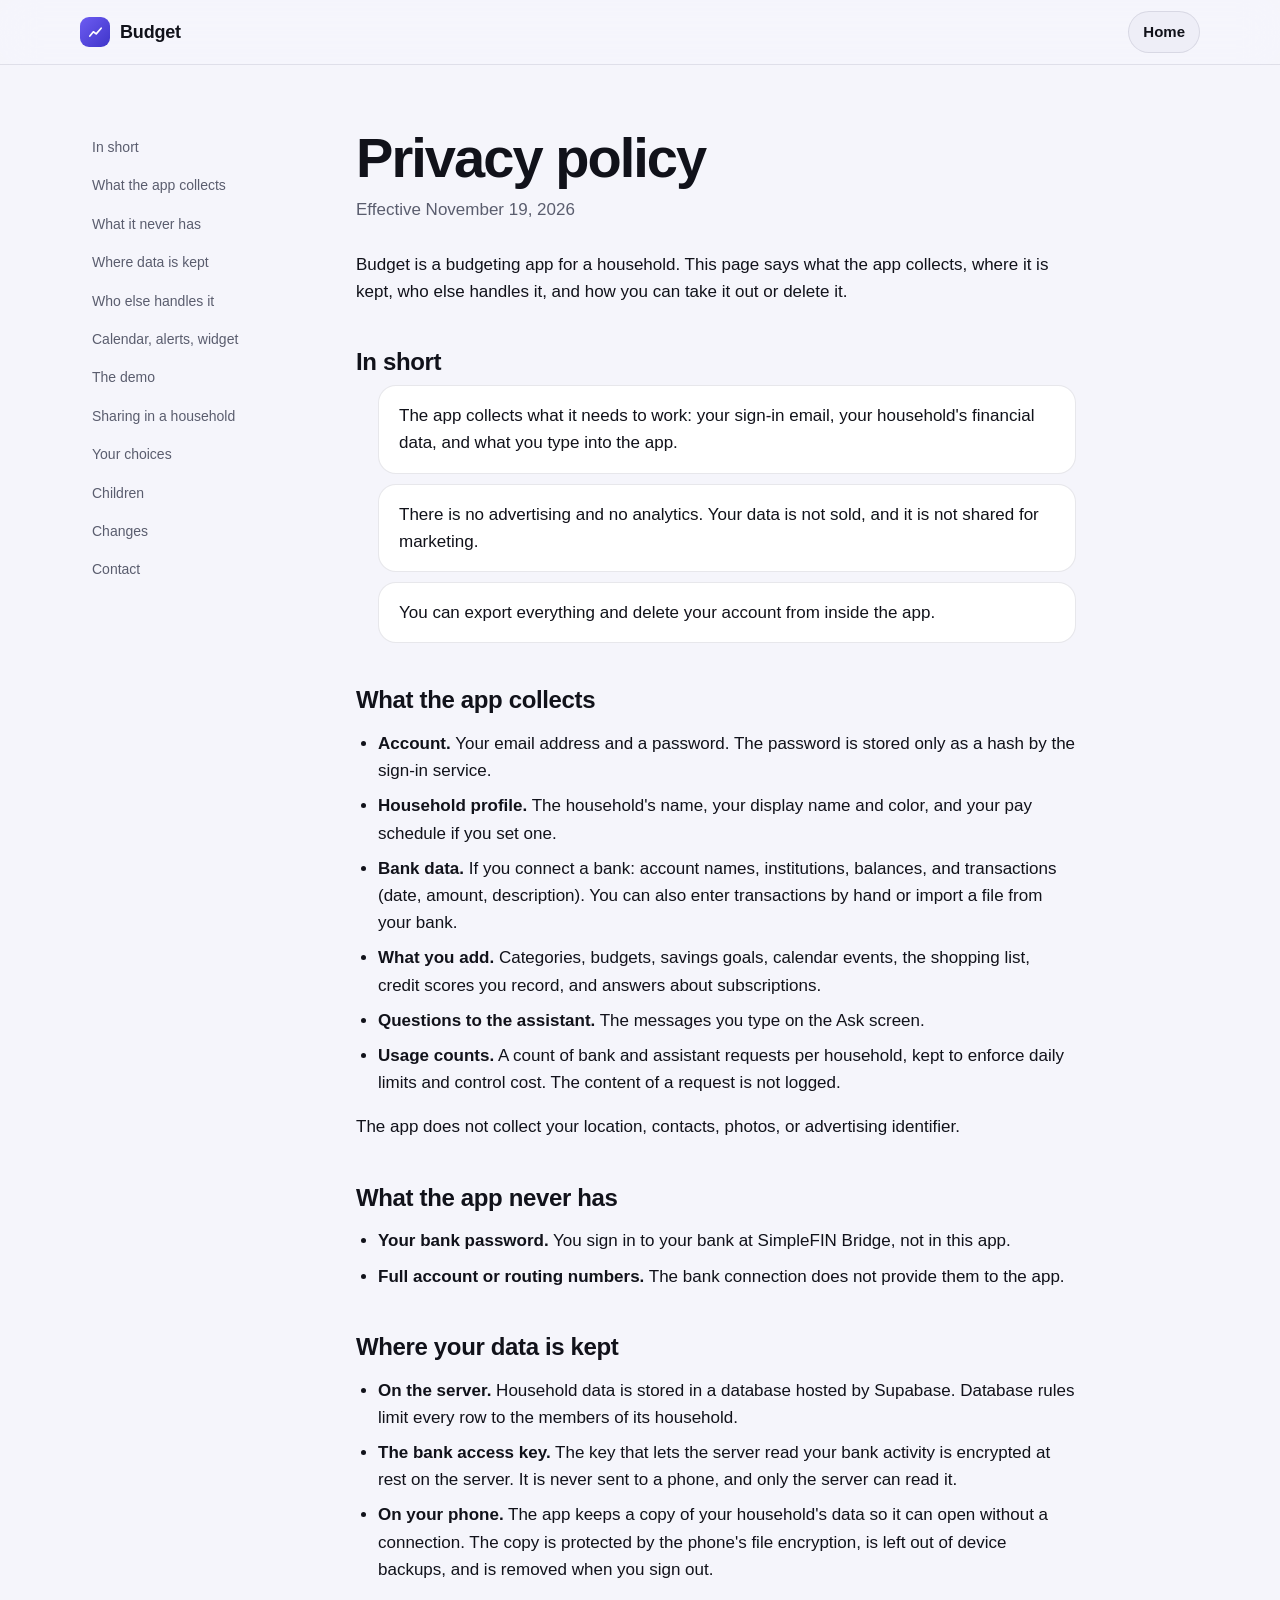
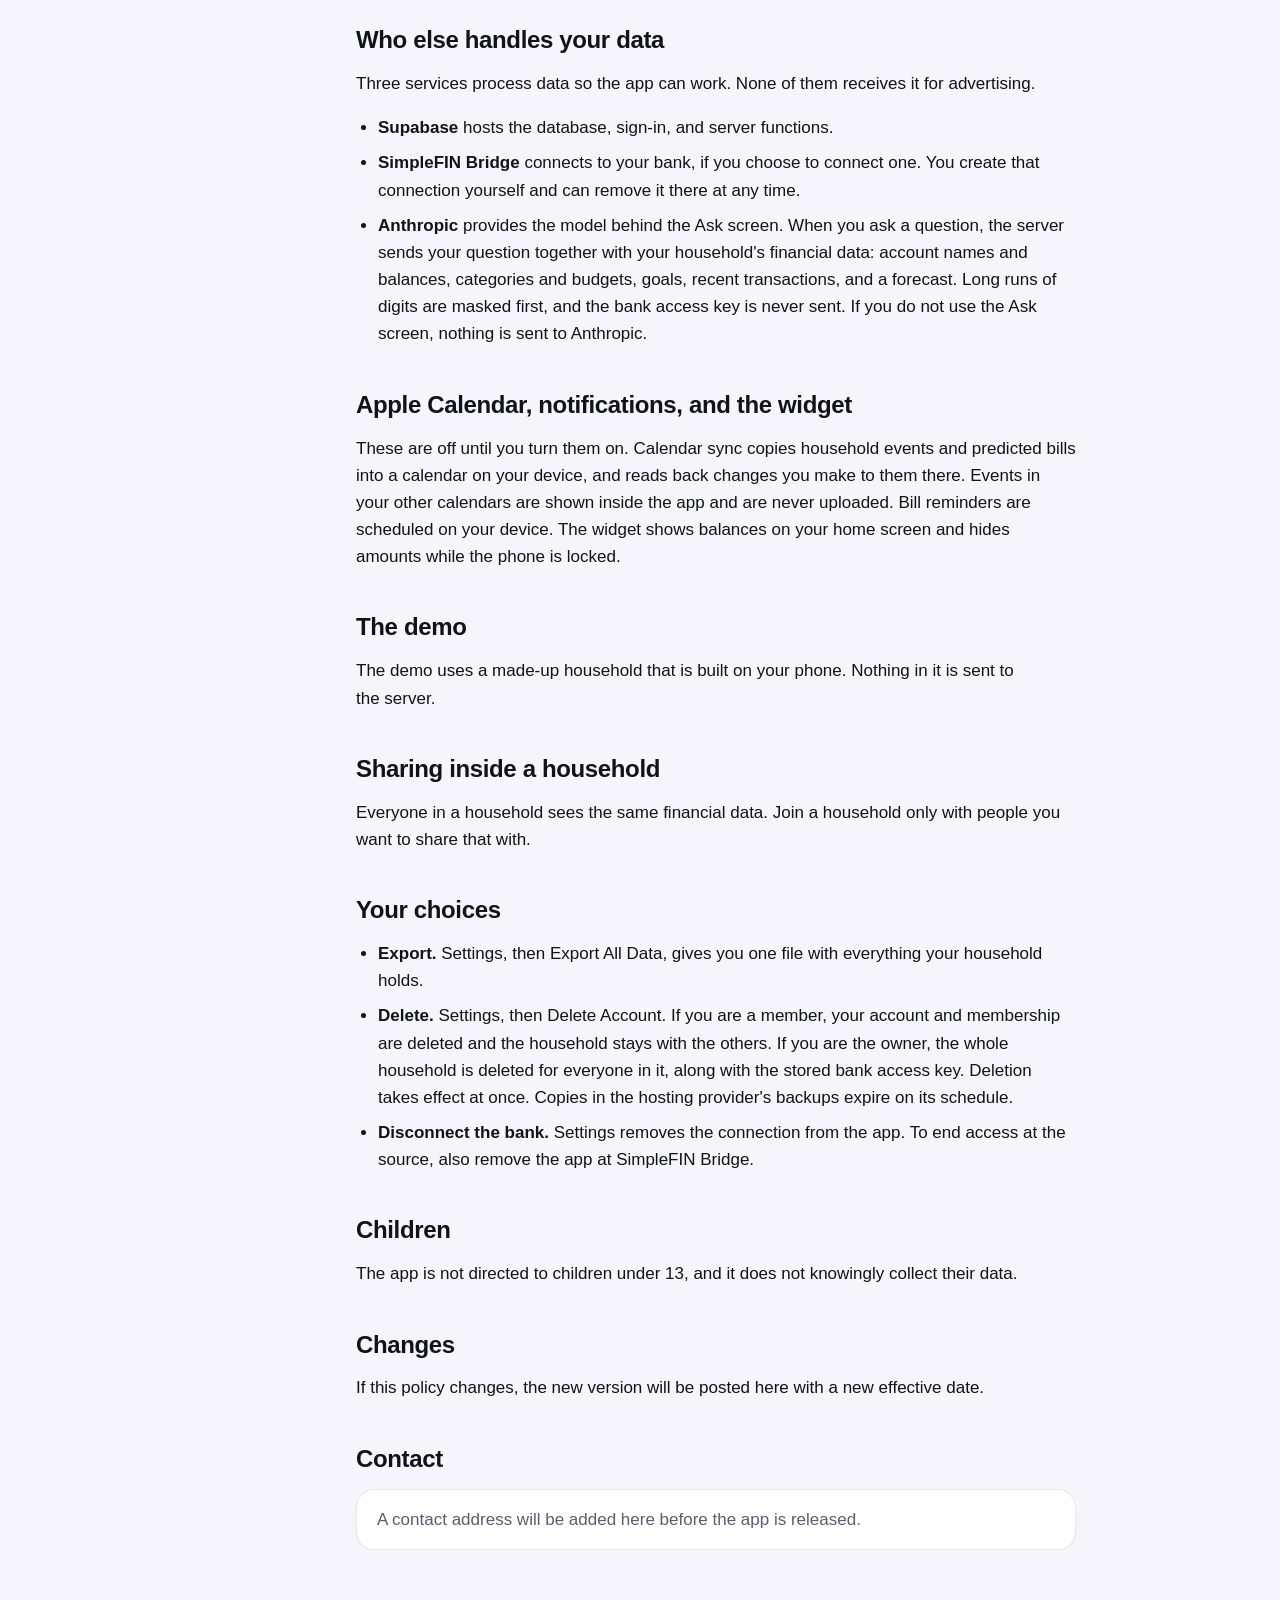
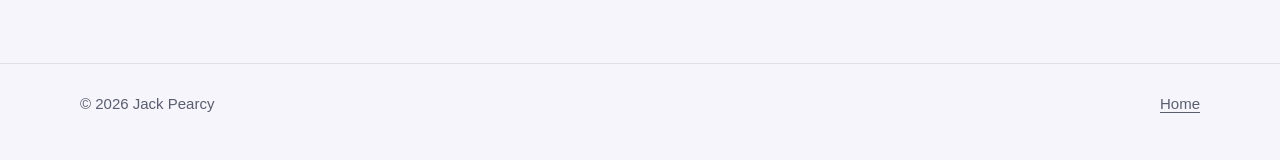
==== privacy.html @ af47c821 "feat: add the landing page and privacy policy" ====
<!doctype html>
<html lang="en">
<head>
<meta charset="utf-8">
<meta name="viewport" content="width=device-width, initial-scale=1, viewport-fit=cover">
<meta name="theme-color" content="#f5f5fb" media="(prefers-color-scheme: light)">
<meta name="theme-color" content="#090a0f" media="(prefers-color-scheme: dark)">
<title>Privacy policy: Budget</title>
<meta name="description" content="What the Budget app collects, where it is kept, who else handles it, and how to export or delete it.">
<link rel="stylesheet" href="style.css">
</head>
<body>
<header class="nav">
  <div class="wrap">
    <a class="brand" href="index.html">
      <span class="mark" aria-hidden="true"><svg viewBox="0 0 24 24" fill="none" stroke="#fff" stroke-width="2.4" stroke-linecap="round" stroke-linejoin="round"><path d="M4 17l5-6 4 3 7-8"/></svg></span>
      Budget
    </a>
    <nav class="links" aria-label="Main"><a class="pill" href="index.html">Home</a></nav>
  </div>
</header>
<div class="wrap doc">
  <nav class="toc" aria-label="On this page">
    <a href="#short">In short</a><a href="#collects">What the app collects</a><a href="#never">What it never has</a>
    <a href="#kept">Where data is kept</a><a href="#others">Who else handles it</a><a href="#device">Calendar, alerts, widget</a>
    <a href="#demo">The demo</a><a href="#household">Sharing in a household</a><a href="#choices">Your choices</a>
    <a href="#children">Children</a><a href="#changes">Changes</a><a href="#contact">Contact</a>
  </nav>
  <main>
    <h1>Privacy policy</h1>
    <p class="date">Effective November 19, 2026</p>

    <p>Budget is a budgeting app for a household. This page says what the app collects, where it is kept, who else handles it, and how you can take it out or delete it.</p>

    <h2 id="short">In short</h2>
    <ul class="summary">
      <li>The app collects what it needs to work: your sign-in email, your household's financial data, and what you type into the app.</li>
      <li>There is no advertising and no analytics. Your data is not sold, and it is not shared for marketing.</li>
      <li>You can export everything and delete your account from inside the app.</li>
    </ul>

    <h2 id="collects">What the app collects</h2>
    <ul>
      <li><strong>Account.</strong> Your email address and a password. The password is stored only as a hash by the sign-in service.</li>
      <li><strong>Household profile.</strong> The household's name, your display name and color, and your pay schedule if you set one.</li>
      <li><strong>Bank data.</strong> If you connect a bank: account names, institutions, balances, and transactions (date, amount, description). You can also enter transactions by hand or import a file from your bank.</li>
      <li><strong>What you add.</strong> Categories, budgets, savings goals, calendar events, the shopping list, credit scores you record, and answers about subscriptions.</li>
      <li><strong>Questions to the assistant.</strong> The messages you type on the Ask screen.</li>
      <li><strong>Usage counts.</strong> A count of bank and assistant requests per household, kept to enforce daily limits and control cost. The content of a request is not logged.</li>
    </ul>
    <p>The app does not collect your location, contacts, photos, or advertising identifier.</p>

    <h2 id="never">What the app never has</h2>
    <ul>
      <li><strong>Your bank password.</strong> You sign in to your bank at SimpleFIN Bridge, not in this app.</li>
      <li><strong>Full account or routing numbers.</strong> The bank connection does not provide them to the app.</li>
    </ul>

    <h2 id="kept">Where your data is kept</h2>
    <ul>
      <li><strong>On the server.</strong> Household data is stored in a database hosted by Supabase. Database rules limit every row to the members of its household.</li>
      <li><strong>The bank access key.</strong> The key that lets the server read your bank activity is encrypted at rest on the server. It is never sent to a phone, and only the server can read it.</li>
      <li><strong>On your phone.</strong> The app keeps a copy of your household's data so it can open without a connection. The copy is protected by the phone's file encryption, is left out of device backups, and is removed when you sign out.</li>
    </ul>

    <h2 id="others">Who else handles your data</h2>
    <p>Three services process data so the app can work. None of them receives it for advertising.</p>
    <ul>
      <li><strong>Supabase</strong> hosts the database, sign-in, and server functions.</li>
      <li><strong>SimpleFIN Bridge</strong> connects to your bank, if you choose to connect one. You create that connection yourself and can remove it there at any time.</li>
      <li><strong>Anthropic</strong> provides the model behind the Ask screen. When you ask a question, the server sends your question together with your household's financial data: account names and balances, categories and budgets, goals, recent transactions, and a forecast. Long runs of digits are masked first, and the bank access key is never sent. If you do not use the Ask screen, nothing is sent to Anthropic.</li>
    </ul>

    <h2 id="device">Apple Calendar, notifications, and the widget</h2>
    <p>These are off until you turn them on. Calendar sync copies household events and predicted bills into a calendar on your device, and reads back changes you make to them there. Events in your other calendars are shown inside the app and are never uploaded. Bill reminders are scheduled on your device. The widget shows balances on your home screen and hides amounts while the phone is locked.</p>

    <h2 id="demo">The demo</h2>
    <p>The demo uses a made-up household that is built on your phone. Nothing in it is sent to the server.</p>

    <h2 id="household">Sharing inside a household</h2>
    <p>Everyone in a household sees the same financial data. Join a household only with people you want to share that with.</p>

    <h2 id="choices">Your choices</h2>
    <ul>
      <li><strong>Export.</strong> Settings, then Export All Data, gives you one file with everything your household holds.</li>
      <li><strong>Delete.</strong> Settings, then Delete Account. If you are a member, your account and membership are deleted and the household stays with the others. If you are the owner, the whole household is deleted for everyone in it, along with the stored bank access key. Deletion takes effect at once. Copies in the hosting provider's backups expire on its schedule.</li>
      <li><strong>Disconnect the bank.</strong> Settings removes the connection from the app. To end access at the source, also remove the app at SimpleFIN Bridge.</li>
    </ul>

    <h2 id="children">Children</h2>
    <p>The app is not directed to children under 13, and it does not knowingly collect their data.</p>

    <h2 id="changes">Changes</h2>
    <p>If this policy changes, the new version will be posted here with a new effective date.</p>

    <h2 id="contact">Contact</h2>
    <p class="note">A contact address will be added here before the app is released.</p>
  </main>
</div>
<footer>
  <div class="wrap">
    <span>&copy; 2026 Jack Pearcy</span>
    <span><a href="index.html">Home</a></span>
  </div>
</footer>
</body>
</html>
---- style.css ----
/* One stylesheet for both pages. Light and dark follow the device. */
@view-transition { navigation: auto; }

:root {
  color-scheme: light dark;
  --bg: light-dark(#f5f5fb, #090a0f);
  --surface: light-dark(#ffffff, #12141c);
  --raised: light-dark(#eeeef7, #1a1d29);
  --line: light-dark(rgb(20 20 60 / 0.1), rgb(255 255 255 / 0.09));
  --text: light-dark(#11121a, #f4f4f9);
  --muted: light-dark(#5a5d6e, #9b9eaf);
  --accent: light-dark(#5646e0, #a696ff);
  --violet: #6d5cf2;
  --indigo: #3f35c9;
  --good: light-dark(#0c8f61, #45dfa0);
  --warn: light-dark(#c2571a, #ff9a5c);
  --magenta: #c63fae;
  --green: #1fa971;
  --shadow: light-dark(0 24px 60px rgb(40 30 120 / 0.16), 0 30px 70px rgb(0 0 0 / 0.55));
  --radius: 28px;
  --ease: cubic-bezier(0.2, 0.8, 0.2, 1);
}

*, *::before, *::after { box-sizing: border-box; }
html { -webkit-text-size-adjust: 100%; scroll-behavior: smooth; scroll-padding-top: 88px; }
body {
  margin: 0; background: var(--bg); color: var(--text);
  font: 17px/1.6 -apple-system, BlinkMacSystemFont, "SF Pro Text", "Segoe UI", Roboto, Helvetica, Arial, sans-serif;
  -webkit-font-smoothing: antialiased; text-rendering: optimizeLegibility;
  overflow-x: clip;
}
h1, h2, h3 { font-family: -apple-system, BlinkMacSystemFont, "SF Pro Display", "Segoe UI", Roboto, Helvetica, Arial, sans-serif; text-wrap: balance; }
p { text-wrap: pretty; }
a { color: var(--accent); text-underline-offset: 3px; }
:focus-visible { outline: 2px solid var(--accent); outline-offset: 3px; border-radius: 8px; }
img { display: block; max-width: 100%; height: auto; }
.wrap { width: min(1120px, 100% - 40px); margin-inline: auto; }

/* Navigation */
.nav {
  position: sticky; top: 0; z-index: 10;
  background: color-mix(in srgb, var(--bg) 72%, transparent);
  -webkit-backdrop-filter: saturate(180%) blur(18px); backdrop-filter: saturate(180%) blur(18px);
  border-bottom: 1px solid var(--line);
}
.nav .wrap { display: flex; align-items: center; justify-content: space-between; height: 64px; }
.brand { display: inline-flex; align-items: center; gap: 10px; font-weight: 700; font-size: 18px; letter-spacing: -0.01em; color: var(--text); text-decoration: none; }
.mark { width: 30px; height: 30px; border-radius: 9px; display: grid; place-items: center; background: linear-gradient(135deg, var(--violet), var(--indigo)); }
.mark svg { width: 17px; height: 17px; }
.links { display: flex; align-items: center; gap: 6px; }
.links a { padding: 8px 14px; border-radius: 999px; font-size: 15px; font-weight: 600; color: var(--muted); text-decoration: none; transition: color 0.2s, background 0.2s; }
.links a:hover { color: var(--text); background: var(--raised); }
.links a.pill { color: var(--text); background: var(--raised); border: 1px solid var(--line); }

/* Hero */
.hero { position: relative; padding: clamp(48px, 8vw, 104px) 0 clamp(40px, 6vw, 80px); }
.hero::before {
  content: ""; position: absolute; inset: -64px 0 0; z-index: -1; pointer-events: none;
  background:
    radial-gradient(48% 56% at 78% 30%, color-mix(in srgb, var(--violet) 46%, transparent), transparent 70%),
    radial-gradient(38% 46% at 12% 8%, color-mix(in srgb, var(--indigo) 30%, transparent), transparent 72%);
  filter: blur(8px);
}
.hero .wrap { display: grid; grid-template-columns: 1.05fr 0.95fr; gap: clamp(24px, 5vw, 72px); align-items: center; }
.chip { display: inline-flex; align-items: center; gap: 8px; padding: 7px 14px; border-radius: 999px; font-size: 14px; font-weight: 600; background: var(--surface); border: 1px solid var(--line); color: var(--muted); }
.chip i { width: 8px; height: 8px; border-radius: 50%; background: var(--good); box-shadow: 0 0 0 4px color-mix(in srgb, var(--good) 22%, transparent); }
.hero h1 { font-size: clamp(40px, 6.4vw, 76px); line-height: 1.02; letter-spacing: -0.035em; font-weight: 800; margin: 22px 0 20px; }
.grad { background: linear-gradient(100deg, var(--violet), light-dark(#9a3fd6, #d9a2ff)); -webkit-background-clip: text; background-clip: text; color: transparent; }
.hero p { font-size: clamp(18px, 1.6vw, 21px); color: var(--muted); margin: 0 0 30px; max-width: 32em; }
.cta { display: flex; flex-wrap: wrap; gap: 12px; }
.btn { display: inline-flex; align-items: center; gap: 8px; padding: 14px 22px; border-radius: 999px; font-weight: 650; font-size: 16px; text-decoration: none; transition: transform 0.25s var(--ease), box-shadow 0.25s var(--ease), background 0.2s; }
.btn.primary { color: #fff; background: linear-gradient(135deg, var(--violet), var(--indigo)); box-shadow: 0 10px 30px color-mix(in srgb, var(--violet) 45%, transparent); }
.btn.quiet { color: var(--text); background: var(--surface); border: 1px solid var(--line); }
.btn:hover { transform: translateY(-2px); }

.stage { position: relative; display: grid; place-items: center; }
.phone { width: min(322px, 78vw); border-radius: 44px; border: 1px solid var(--line); box-shadow: var(--shadow), 0 0 0 9px color-mix(in srgb, var(--surface) 70%, transparent); }
.float { position: absolute; padding: 12px 16px; border-radius: 18px; font-size: 14px; line-height: 1.35; background: color-mix(in srgb, var(--surface) 86%, transparent); border: 1px solid var(--line); -webkit-backdrop-filter: blur(14px); backdrop-filter: blur(14px); box-shadow: var(--shadow); }
.float b { display: block; font-size: 15px; }
.float span { color: var(--muted); }
.float.q { top: 21%; left: -14%; }
.float.a { bottom: 14%; right: -6%; }
.float.a b { color: var(--good); }

/* Sections */
section { padding: clamp(48px, 7vw, 96px) 0; }
.eyebrow { font-size: 14px; font-weight: 700; letter-spacing: 0.08em; text-transform: uppercase; color: var(--accent); margin: 0 0 12px; }
h2 { font-size: clamp(30px, 4vw, 48px); line-height: 1.08; letter-spacing: -0.03em; margin: 0 0 14px; }
.lede { color: var(--muted); font-size: clamp(17px, 1.5vw, 20px); margin: 0 0 40px; max-width: 36em; }

/* Bento grid */
.bento { display: grid; grid-template-columns: repeat(6, 1fr); gap: 16px; }
.card { grid-column: span 2; background: var(--surface); border: 1px solid var(--line); border-radius: var(--radius); padding: 26px; display: flex; flex-direction: column; gap: 10px; transition: transform 0.35s var(--ease), border-color 0.35s; }
.card:hover { transform: translateY(-4px); border-color: color-mix(in srgb, var(--accent) 45%, var(--line)); }
.card.wide { grid-column: span 4; }
.card.half { grid-column: span 3; }
.card h3 { margin: 0; font-size: 20px; letter-spacing: -0.01em; }
.card p { margin: 0; color: var(--muted); font-size: 16px; }
.viz { margin-top: auto; padding-top: 14px; }

.chart { width: 100%; height: auto; overflow: visible; }
.chart .line { fill: none; stroke: var(--violet); stroke-width: 3; stroke-linecap: round; stroke-linejoin: round; stroke-dasharray: 1; stroke-dashoffset: 0; }
.chart .area { fill: url(#fade); }
.chart .grid { stroke: var(--line); stroke-width: 1; }
.chart .dot { fill: var(--surface); stroke: var(--warn); stroke-width: 3; }
.chart text { fill: var(--muted); font-size: 12px; font-weight: 600; }

.people { display: flex; flex-direction: column; gap: 8px; }
.row { display: flex; align-items: center; gap: 10px; padding: 10px 12px; border-radius: 14px; background: var(--raised); font-size: 15px; }
.av { width: 26px; height: 26px; border-radius: 50%; display: grid; place-items: center; color: #fff; font-size: 12px; font-weight: 700; flex: none; }
.av.a { background: var(--magenta); } .av.s { background: var(--green); }
.row span:last-child { margin-left: auto; color: var(--muted); font-size: 13px; }

.big { font-size: 34px; font-weight: 800; letter-spacing: -0.03em; line-height: 1; font-variant-numeric: tabular-nums; }
.big small { font-size: 18px; color: var(--muted); font-weight: 700; }
.split { display: flex; gap: 3px; height: 10px; margin-top: 12px; }
.split i { border-radius: 999px; background: var(--warn); flex: 0 0 22%; }
.split i + i { background: var(--good); flex: 1; }
.cap { font-size: 13px; color: var(--muted); margin-top: 8px; }

.bars { display: grid; gap: 10px; }
.bar { display: grid; grid-template-columns: 84px 1fr; align-items: center; gap: 10px; font-size: 13px; color: var(--muted); }
.bar div { height: 8px; border-radius: 999px; background: var(--raised); overflow: hidden; }
.bar div i { display: block; height: 100%; border-radius: inherit; background: linear-gradient(90deg, var(--violet), var(--accent)); width: var(--w); }

.week { display: grid; grid-template-columns: repeat(7, 1fr); gap: 6px; text-align: center; font-size: 12px; color: var(--muted); }
.week b { display: grid; place-items: center; aspect-ratio: 1; border-radius: 12px; background: var(--raised); color: var(--text); font-size: 14px; position: relative; }
.week b.on { background: linear-gradient(135deg, var(--violet), var(--indigo)); color: #fff; }
.week b[data-dot]::after { content: ""; position: absolute; bottom: 5px; width: 5px; height: 5px; border-radius: 50%; background: var(--dot, var(--warn)); }

.chat { display: grid; gap: 8px; font-size: 15px; }
.chat div { padding: 10px 14px; border-radius: 18px; max-width: 88%; }
.chat .me { justify-self: end; color: #fff; background: linear-gradient(135deg, var(--violet), var(--indigo)); border-bottom-right-radius: 6px; }
.chat .it { background: var(--raised); border-bottom-left-radius: 6px; }

/* Screens */
.screens { display: flex; justify-content: center; gap: clamp(16px, 3vw, 40px); align-items: center; }
.screens figure { margin: 0; text-align: center; flex: none; }
.screens .phone { width: min(280px, 70vw); }
.screens figure:nth-child(2) .phone { width: min(310px, 74vw); }
.screens figcaption { color: var(--muted); font-size: 15px; margin-top: 18px; }

/* Privacy band */
.band { border-radius: 36px; padding: clamp(28px, 5vw, 56px); border: 1px solid var(--line);
  background: radial-gradient(90% 140% at 100% 0%, color-mix(in srgb, var(--violet) 26%, transparent), transparent 60%), var(--surface); }
.three { display: grid; grid-template-columns: repeat(3, 1fr); gap: 28px; margin-top: 8px; }
.three h3 { margin: 0 0 6px; font-size: 18px; }
.three p { margin: 0; color: var(--muted); font-size: 16px; }
.ico { width: 40px; height: 40px; border-radius: 12px; display: grid; place-items: center; margin-bottom: 14px; background: color-mix(in srgb, var(--accent) 16%, transparent); color: var(--accent); }
.ico svg { width: 20px; height: 20px; }

footer { border-top: 1px solid var(--line); margin-top: 32px; padding: 28px 0 44px; color: var(--muted); font-size: 15px; }
footer .wrap { display: flex; justify-content: space-between; flex-wrap: wrap; gap: 12px; }
footer a { color: var(--muted); }

/* Policy page */
.doc { display: grid; grid-template-columns: 220px minmax(0, 720px); gap: 56px; padding: clamp(32px, 5vw, 64px) 0 64px; }
.toc { position: sticky; top: 96px; align-self: start; display: grid; gap: 2px; font-size: 14px; }
.toc a { padding: 7px 12px; border-radius: 10px; color: var(--muted); text-decoration: none; transition: color 0.2s, background 0.2s; }
.toc a:hover { color: var(--text); background: var(--raised); }
.doc h1 { font-size: clamp(36px, 5vw, 56px); letter-spacing: -0.035em; line-height: 1.05; margin: 0 0 8px; }
.doc h2 { font-size: 24px; letter-spacing: -0.015em; margin: 44px 0 10px; }
.doc .date { color: var(--muted); margin: 0 0 28px; }
.doc li { margin-bottom: 8px; }
.doc ul { padding-left: 22px; }
.summary { display: grid; gap: 10px; padding: 0; margin: 0 0 8px; list-style: none; }
.summary li { margin: 0; padding: 16px 20px; border-radius: 18px; background: var(--surface); border: 1px solid var(--line); }
.note { background: var(--surface); border: 1px solid var(--line); border-radius: 18px; padding: 16px 20px; color: var(--muted); }

/* Motion: only for people who have not asked for less of it. */
@media (prefers-reduced-motion: no-preference) {
  .stage .phone { animation: drift 7s ease-in-out infinite alternate; }
  .float.q { animation: drift 6s ease-in-out -2s infinite alternate; }
  .float.a { animation: drift 8s ease-in-out -4s infinite alternate-reverse; }
  /* The opening moves into place but never starts hidden: a page captured before its first
     frame (a link preview, a background tab) must still show its content. */
  .hero h1, .hero p, .hero .chip, .hero .cta, .stage { animation: settle 0.9s var(--ease) both; }
  .hero h1 { animation-delay: 0.06s; } .hero p { animation-delay: 0.14s; } .hero .cta { animation-delay: 0.22s; } .stage { animation-delay: 0.18s; }
  @supports (animation-timeline: view()) {
    .reveal { animation: rise linear both; animation-timeline: view(); animation-range: entry 0% entry 42%; }
    .chart .line { animation: draw linear both; animation-timeline: view(); animation-range: entry 10% cover 42%; }
  }
}
@keyframes drift { from { translate: 0 -7px; } to { translate: 0 7px; } }
@keyframes settle { from { transform: translateY(20px) scale(0.985); } to { transform: none; } }
@keyframes rise { from { opacity: 0; transform: translateY(26px); } to { opacity: 1; transform: none; } }
@keyframes draw { from { stroke-dashoffset: 1; } to { stroke-dashoffset: 0; } }

@media (max-width: 900px) {
  .hero .wrap { grid-template-columns: 1fr; }
  .stage { margin-top: 24px; }
  .float.q { left: 0; } .float.a { right: 0; }
  .card, .card.wide, .card.half { grid-column: span 6; }
  .three { grid-template-columns: 1fr; }
  .screens { justify-content: flex-start; overflow-x: auto; scroll-snap-type: x mandatory; padding: 8px 20px 20px; margin-inline: -20px; scrollbar-width: none; }
  .screens figure { scroll-snap-align: center; }
  .doc { grid-template-columns: 1fr; gap: 0; }
  .toc { display: none; }
  .links a:not(.pill) { display: none; }
}
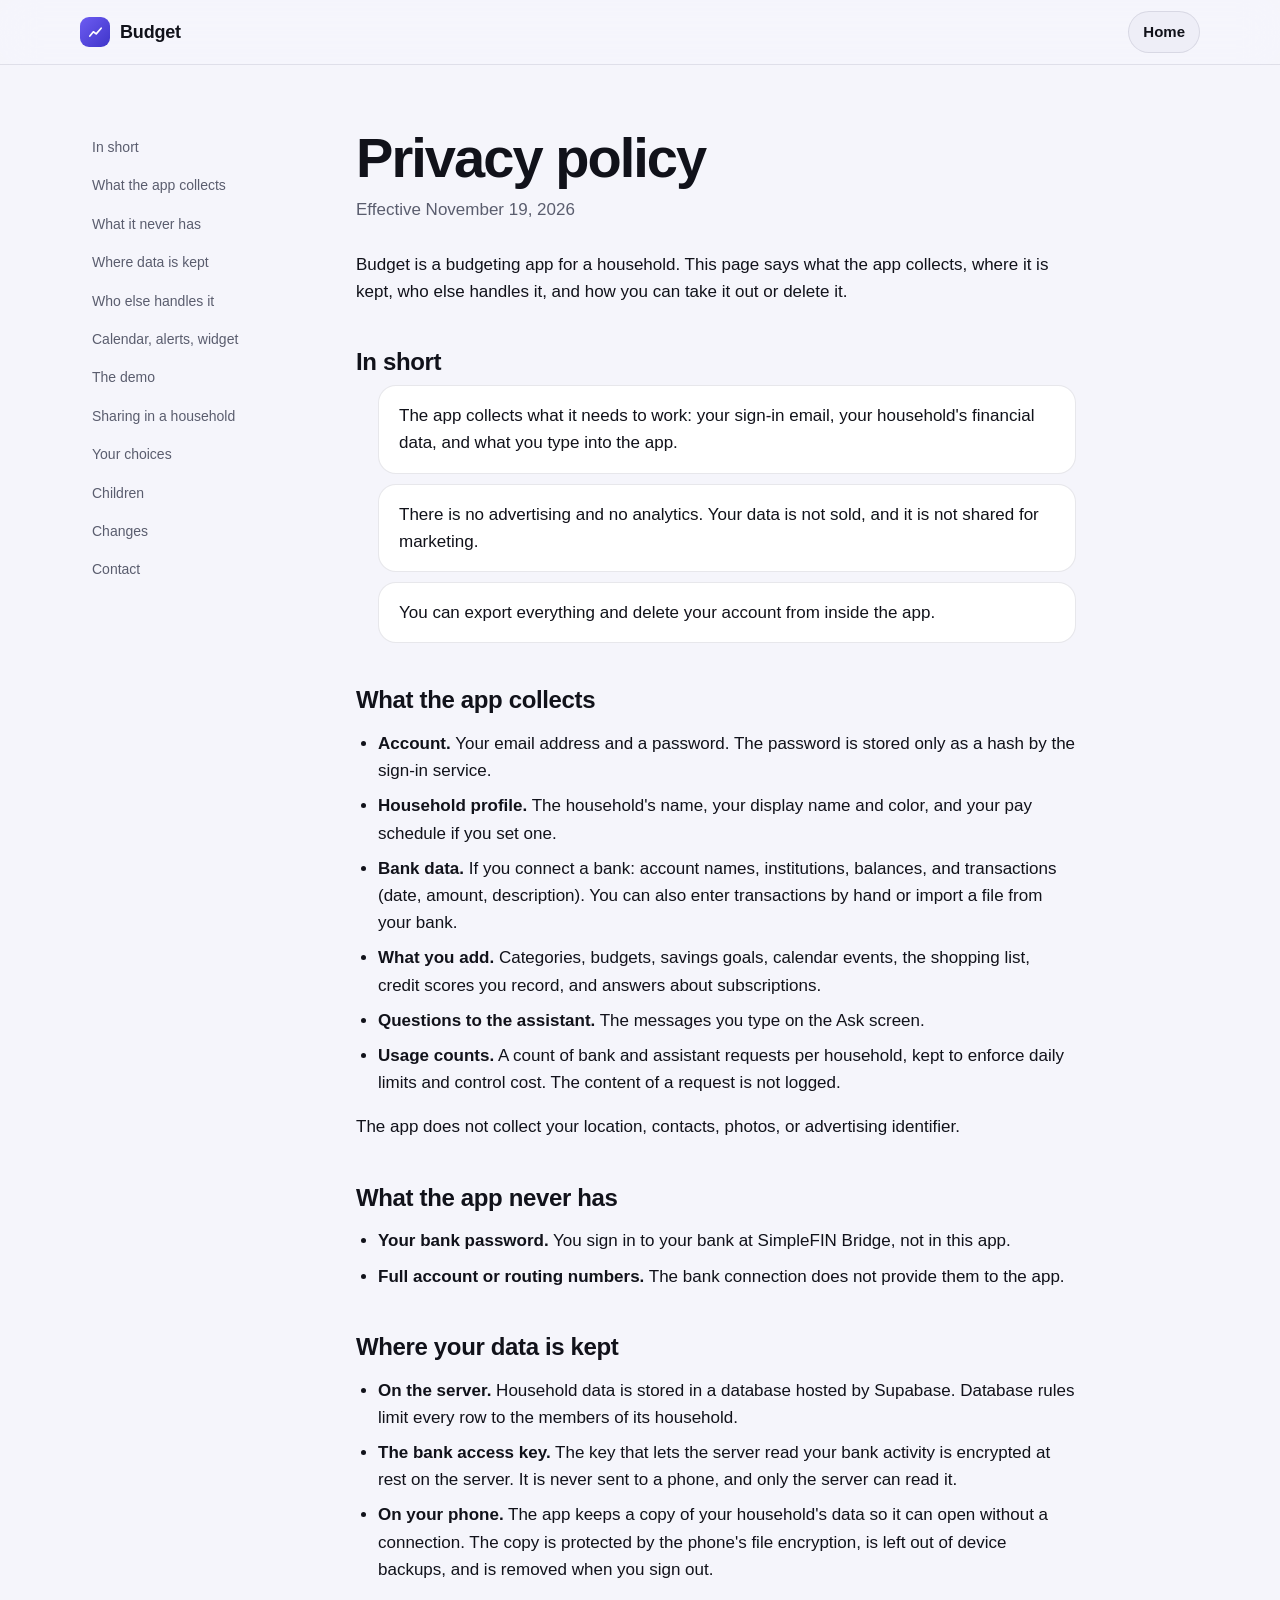
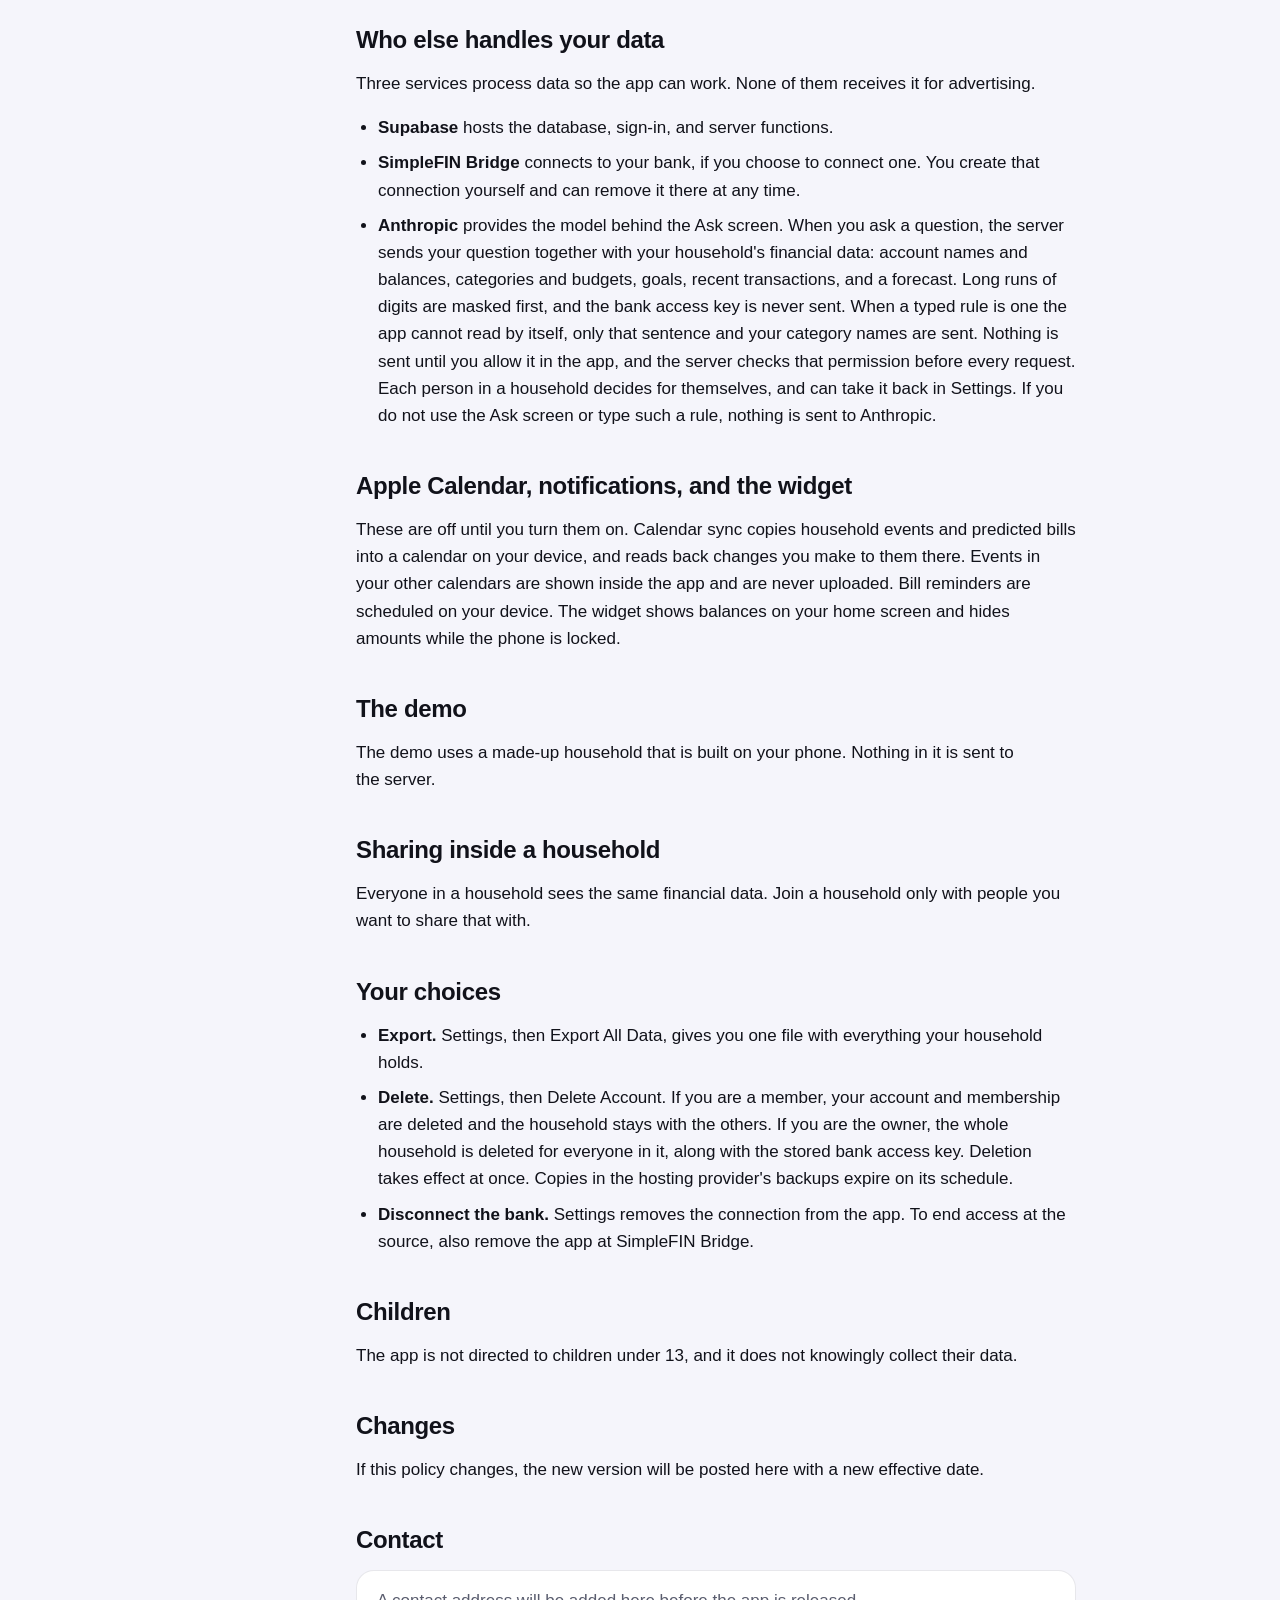
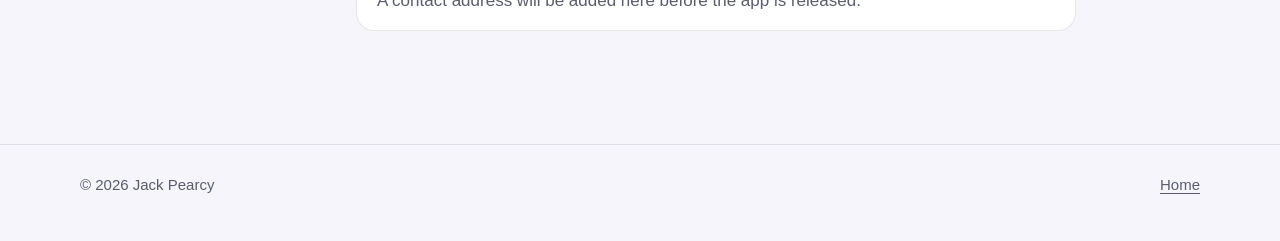
==== commit b71692c5: "docs(privacy): say the assistant asks each person first" ====
--- a/privacy.html
+++ b/privacy.html
@@ -7,6 +7,8 @@
 <meta name="theme-color" content="#090a0f" media="(prefers-color-scheme: dark)">
 <title>Privacy policy: Budget</title>
 <meta name="description" content="What the Budget app collects, where it is kept, who else handles it, and how to export or delete it.">
+<meta http-equiv="Content-Security-Policy" content="default-src 'none'; script-src 'self'; style-src 'self'; img-src 'self' data:; base-uri 'none'; form-action 'none'">
+<meta name="referrer" content="no-referrer">
 <link rel="stylesheet" href="style.css">
 </head>
 <body>
@@ -68,7 +70,7 @@
     <ul>
       <li><strong>Supabase</strong> hosts the database, sign-in, and server functions.</li>
       <li><strong>SimpleFIN Bridge</strong> connects to your bank, if you choose to connect one. You create that connection yourself and can remove it there at any time.</li>
-      <li><strong>Anthropic</strong> provides the model behind the Ask screen. When you ask a question, the server sends your question together with your household's financial data: account names and balances, categories and budgets, goals, recent transactions, and a forecast. Long runs of digits are masked first, and the bank access key is never sent. If you do not use the Ask screen, nothing is sent to Anthropic.</li>
+      <li><strong>Anthropic</strong> provides the model behind the Ask screen. When you ask a question, the server sends your question together with your household's financial data: account names and balances, categories and budgets, goals, recent transactions, and a forecast. Long runs of digits are masked first, and the bank access key is never sent. When a typed rule is one the app cannot read by itself, only that sentence and your category names are sent. Nothing is sent until you allow it in the app, and the server checks that permission before every request. Each person in a household decides for themselves, and can take it back in Settings. If you do not use the Ask screen or type such a rule, nothing is sent to Anthropic.</li>
     </ul>
 
     <h2 id="device">Apple Calendar, notifications, and the widget</h2>
--- a/style.css
+++ b/style.css
@@ -14,6 +14,7 @@
   --indigo: #3f35c9;
   --good: light-dark(#0c8f61, #45dfa0);
   --warn: light-dark(#c2571a, #ff9a5c);
+  --bad: light-dark(#c8322b, #ff6f66);
   --magenta: #c63fae;
   --green: #1fa971;
   --shadow: light-dark(0 24px 60px rgb(40 30 120 / 0.16), 0 30px 70px rgb(0 0 0 / 0.55));
@@ -75,7 +76,7 @@
 
 .stage { position: relative; display: grid; place-items: center; }
 .phone { width: min(322px, 78vw); border-radius: 44px; border: 1px solid var(--line); box-shadow: var(--shadow), 0 0 0 9px color-mix(in srgb, var(--surface) 70%, transparent); }
-.float { position: absolute; padding: 12px 16px; border-radius: 18px; font-size: 14px; line-height: 1.35; background: color-mix(in srgb, var(--surface) 86%, transparent); border: 1px solid var(--line); -webkit-backdrop-filter: blur(14px); backdrop-filter: blur(14px); box-shadow: var(--shadow); }
+.float { position: absolute; padding: 12px 16px; border-radius: 18px; font-size: 14px; line-height: 1.35; background: var(--surface); border: 1px solid var(--line); box-shadow: var(--shadow); }
 .float b { display: block; font-size: 15px; }
 .float span { color: var(--muted); }
 .float.q { top: 21%; left: -14%; }
@@ -92,6 +93,11 @@
 .bento { display: grid; grid-template-columns: repeat(6, 1fr); gap: 16px; }
 .card { grid-column: span 2; background: var(--surface); border: 1px solid var(--line); border-radius: var(--radius); padding: 26px; display: flex; flex-direction: column; gap: 10px; transition: transform 0.35s var(--ease), border-color 0.35s; }
 .card:hover { transform: translateY(-4px); border-color: color-mix(in srgb, var(--accent) 45%, var(--line)); }
+.card { position: relative; isolation: isolate; }
+.card::before { content: ""; position: absolute; inset: 0; z-index: -1; border-radius: inherit; pointer-events: none; opacity: 0; transition: opacity 0.3s; background: radial-gradient(340px circle at var(--mx, 50%) var(--my, 0%), color-mix(in srgb, var(--violet) 16%, transparent), transparent 70%); }
+.card:hover::before { opacity: 1; }
+.screens .phone { transition: transform 0.4s var(--ease); }
+.screens figure:hover .phone { transform: translateY(-8px) scale(1.02); }
 .card.wide { grid-column: span 4; }
 .card.half { grid-column: span 3; }
 .card h3 { margin: 0; font-size: 20px; letter-spacing: -0.01em; }
@@ -99,7 +105,13 @@
 .viz { margin-top: auto; padding-top: 14px; }
 
 .chart { width: 100%; height: auto; overflow: visible; }
-.chart .line { fill: none; stroke: var(--violet); stroke-width: 3; stroke-linecap: round; stroke-linejoin: round; stroke-dasharray: 1; stroke-dashoffset: 0; }
+.chart .line { fill: none; stroke: var(--violet); stroke-width: 3; stroke-linecap: round; stroke-linejoin: round; }
+.chart .ghost { fill: none; stroke: var(--muted); stroke-width: 1.5; stroke-dasharray: 4 5; opacity: 0.55; }
+.chart .rule { stroke: var(--line); stroke-width: 1; }
+.chart .rule.cushion { stroke: var(--warn); stroke-dasharray: 3 5; opacity: 0.6; }
+.chart .rule.zero { stroke: var(--muted); opacity: 0.5; }
+.chart .rule.buy { stroke: var(--accent); stroke-dasharray: 2 4; opacity: 0.7; }
+.chart.is-live .dot { transition: cx 0.18s var(--ease), cy 0.18s var(--ease); }
 .chart .area { fill: url(#fade); }
 .chart .grid { stroke: var(--line); stroke-width: 1; }
 .chart .dot { fill: var(--surface); stroke: var(--warn); stroke-width: 3; }
@@ -122,16 +134,37 @@
 .bar { display: grid; grid-template-columns: 84px 1fr; align-items: center; gap: 10px; font-size: 13px; color: var(--muted); }
 .bar div { height: 8px; border-radius: 999px; background: var(--raised); overflow: hidden; }
 .bar div i { display: block; height: 100%; border-radius: inherit; background: linear-gradient(90deg, var(--violet), var(--accent)); width: var(--w); }
+.bar i.w72 { --w: 72%; } .bar i.w46 { --w: 46%; } .bar i.w58 { --w: 58%; }
 
 .week { display: grid; grid-template-columns: repeat(7, 1fr); gap: 6px; text-align: center; font-size: 12px; color: var(--muted); }
 .week b { display: grid; place-items: center; aspect-ratio: 1; border-radius: 12px; background: var(--raised); color: var(--text); font-size: 14px; position: relative; }
 .week b.on { background: linear-gradient(135deg, var(--violet), var(--indigo)); color: #fff; }
+.week b.dot-magenta { --dot: var(--magenta); } .week b.dot-green { --dot: var(--green); }
 .week b[data-dot]::after { content: ""; position: absolute; bottom: 5px; width: 5px; height: 5px; border-radius: 50%; background: var(--dot, var(--warn)); }
 
 .chat { display: grid; gap: 8px; font-size: 15px; }
 .chat div { padding: 10px 14px; border-radius: 18px; max-width: 88%; }
 .chat .me { justify-self: end; color: #fff; background: linear-gradient(135deg, var(--violet), var(--indigo)); border-bottom-right-radius: 6px; }
 .chat .it { background: var(--raised); border-bottom-left-radius: 6px; }
+
+/* The live demo */
+.demo { margin-top: 8px; display: grid; gap: 14px; }
+.demo-top { display: flex; justify-content: space-between; align-items: baseline; gap: 12px; }
+.demo-top label { font-size: 15px; font-weight: 600; }
+.demo-top output { font-size: 28px; font-weight: 800; letter-spacing: -0.02em; font-variant-numeric: tabular-nums; }
+input[type="range"] { -webkit-appearance: none; appearance: none; width: 100%; height: 32px; margin: 0; background: transparent; cursor: grab; touch-action: pan-y; }
+input[type="range"]:active { cursor: grabbing; }
+input[type="range"]::-webkit-slider-runnable-track { height: 8px; border-radius: 999px; background: linear-gradient(90deg, var(--violet) var(--fill, 20%), var(--raised) var(--fill, 20%)); }
+input[type="range"]::-moz-range-track { height: 8px; border-radius: 999px; background: var(--raised); }
+input[type="range"]::-moz-range-progress { height: 8px; border-radius: 999px; background: var(--violet); }
+input[type="range"]::-webkit-slider-thumb { -webkit-appearance: none; width: 26px; height: 26px; margin-top: -9px; border-radius: 50%; background: #fff; border: 2px solid var(--violet); box-shadow: 0 4px 14px rgb(40 30 120 / 0.35); transition: transform 0.15s var(--ease); }
+input[type="range"]::-moz-range-thumb { width: 22px; height: 22px; border-radius: 50%; background: #fff; border: 2px solid var(--violet); box-shadow: 0 4px 14px rgb(40 30 120 / 0.35); }
+input[type="range"]:active::-webkit-slider-thumb { transform: scale(1.15); }
+.verdict { --tone: var(--good); display: grid; gap: 2px; padding: 12px 16px; border-radius: 16px; font-size: 15px; background: color-mix(in srgb, var(--tone) 12%, transparent); border: 1px solid color-mix(in srgb, var(--tone) 40%, transparent); transition: background 0.25s, border-color 0.25s; }
+.verdict[data-state="tight"] { --tone: var(--warn); }
+.verdict[data-state="short"] { --tone: var(--bad); }
+.verdict b { color: var(--tone); font-size: 17px; transition: color 0.25s; }
+.verdict span { color: var(--muted); font-variant-numeric: tabular-nums; }
 
 /* Screens */
 .screens { display: flex; justify-content: center; gap: clamp(16px, 3vw, 40px); align-items: center; }
@@ -169,22 +202,19 @@
 
 /* Motion: only for people who have not asked for less of it. */
 @media (prefers-reduced-motion: no-preference) {
-  .stage .phone { animation: drift 7s ease-in-out infinite alternate; }
-  .float.q { animation: drift 6s ease-in-out -2s infinite alternate; }
-  .float.a { animation: drift 8s ease-in-out -4s infinite alternate-reverse; }
+  /* The phone and chips are moved by the script as the pointer moves. Each has its own layer
+     so that movement is drawn in fractions of a pixel. */
+  .stage .phone, .float { will-change: transform; backface-visibility: hidden; }
   /* The opening moves into place but never starts hidden: a page captured before its first
      frame (a link preview, a background tab) must still show its content. */
   .hero h1, .hero p, .hero .chip, .hero .cta, .stage { animation: settle 0.9s var(--ease) both; }
   .hero h1 { animation-delay: 0.06s; } .hero p { animation-delay: 0.14s; } .hero .cta { animation-delay: 0.22s; } .stage { animation-delay: 0.18s; }
   @supports (animation-timeline: view()) {
     .reveal { animation: rise linear both; animation-timeline: view(); animation-range: entry 0% entry 42%; }
-    .chart .line { animation: draw linear both; animation-timeline: view(); animation-range: entry 10% cover 42%; }
   }
 }
-@keyframes drift { from { translate: 0 -7px; } to { translate: 0 7px; } }
 @keyframes settle { from { transform: translateY(20px) scale(0.985); } to { transform: none; } }
 @keyframes rise { from { opacity: 0; transform: translateY(26px); } to { opacity: 1; transform: none; } }
-@keyframes draw { from { stroke-dashoffset: 1; } to { stroke-dashoffset: 0; } }
 
 @media (max-width: 900px) {
   .hero .wrap { grid-template-columns: 1fr; }
@@ -192,6 +222,7 @@
   .float.q { left: 0; } .float.a { right: 0; }
   .card, .card.wide, .card.half { grid-column: span 6; }
   .three { grid-template-columns: 1fr; }
+  .chart text { font-size: 21px; }
   .screens { justify-content: flex-start; overflow-x: auto; scroll-snap-type: x mandatory; padding: 8px 20px 20px; margin-inline: -20px; scrollbar-width: none; }
   .screens figure { scroll-snap-align: center; }
   .doc { grid-template-columns: 1fr; gap: 0; }
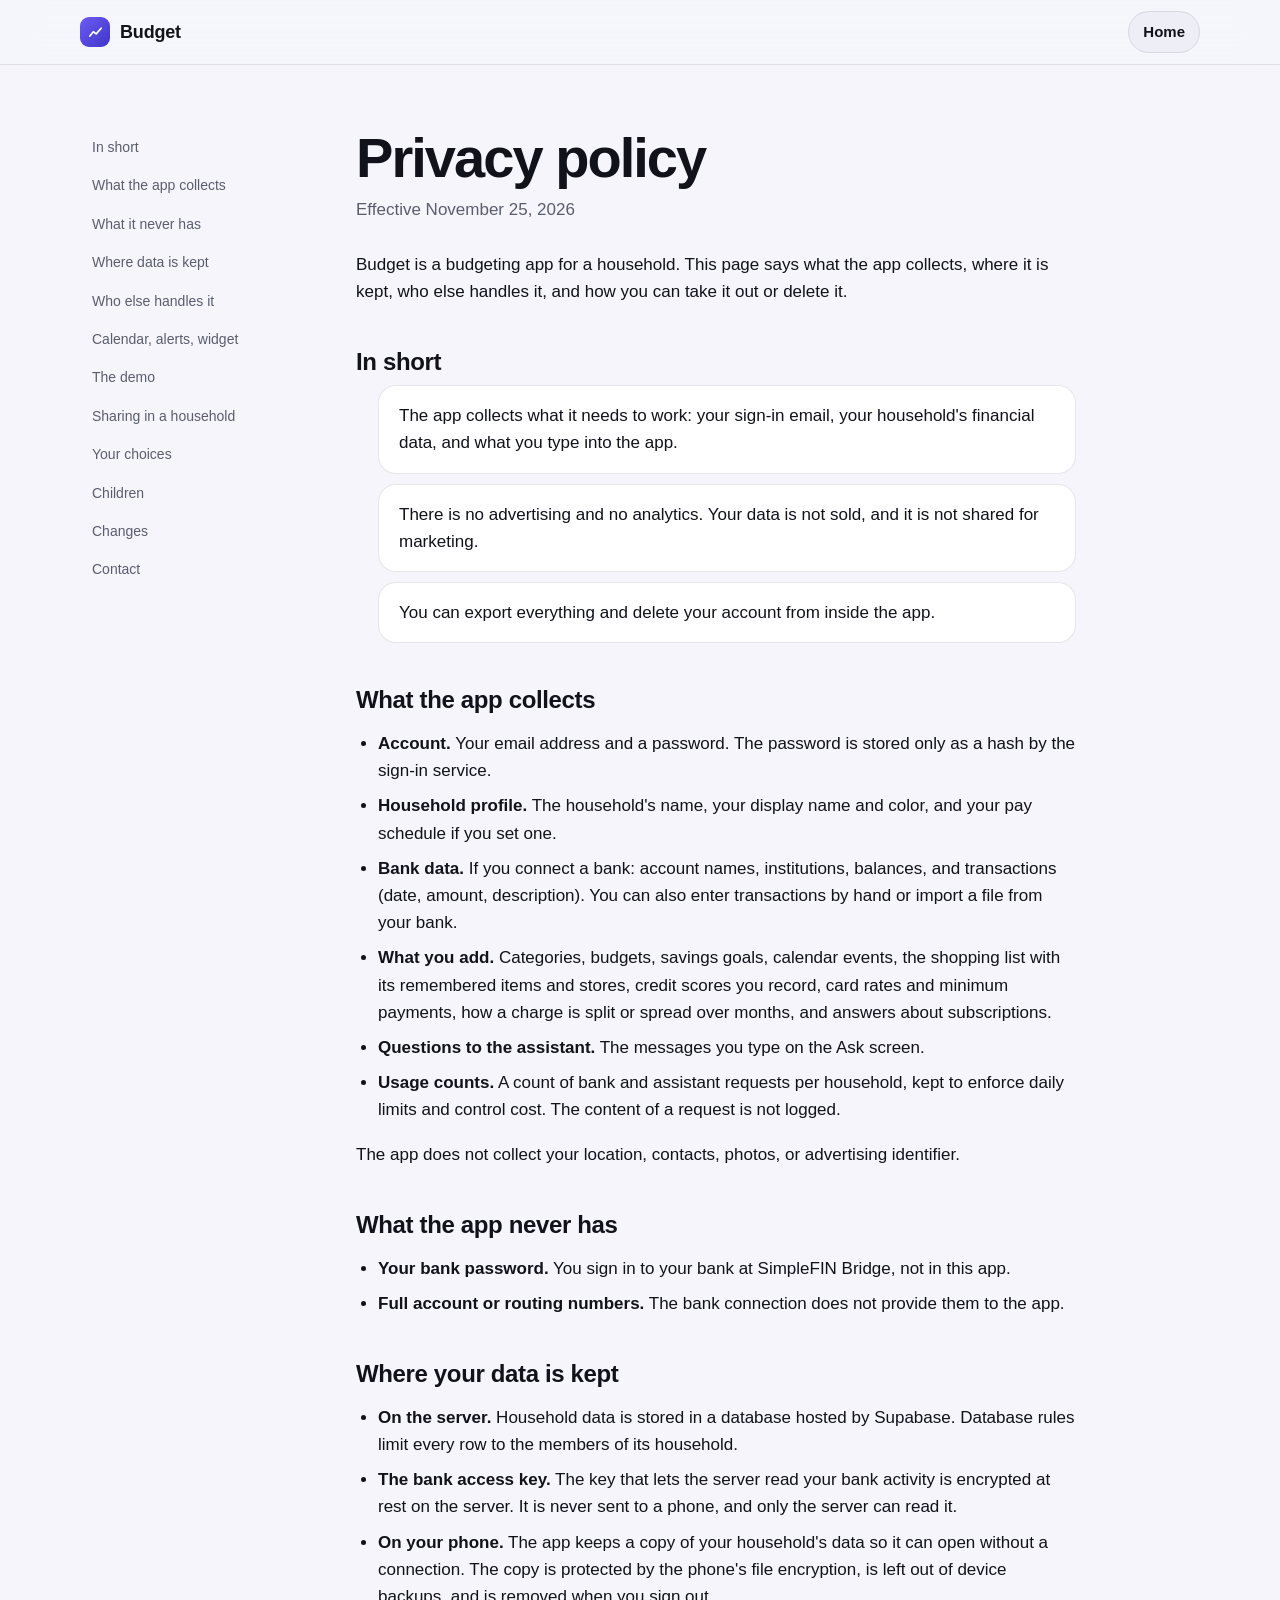
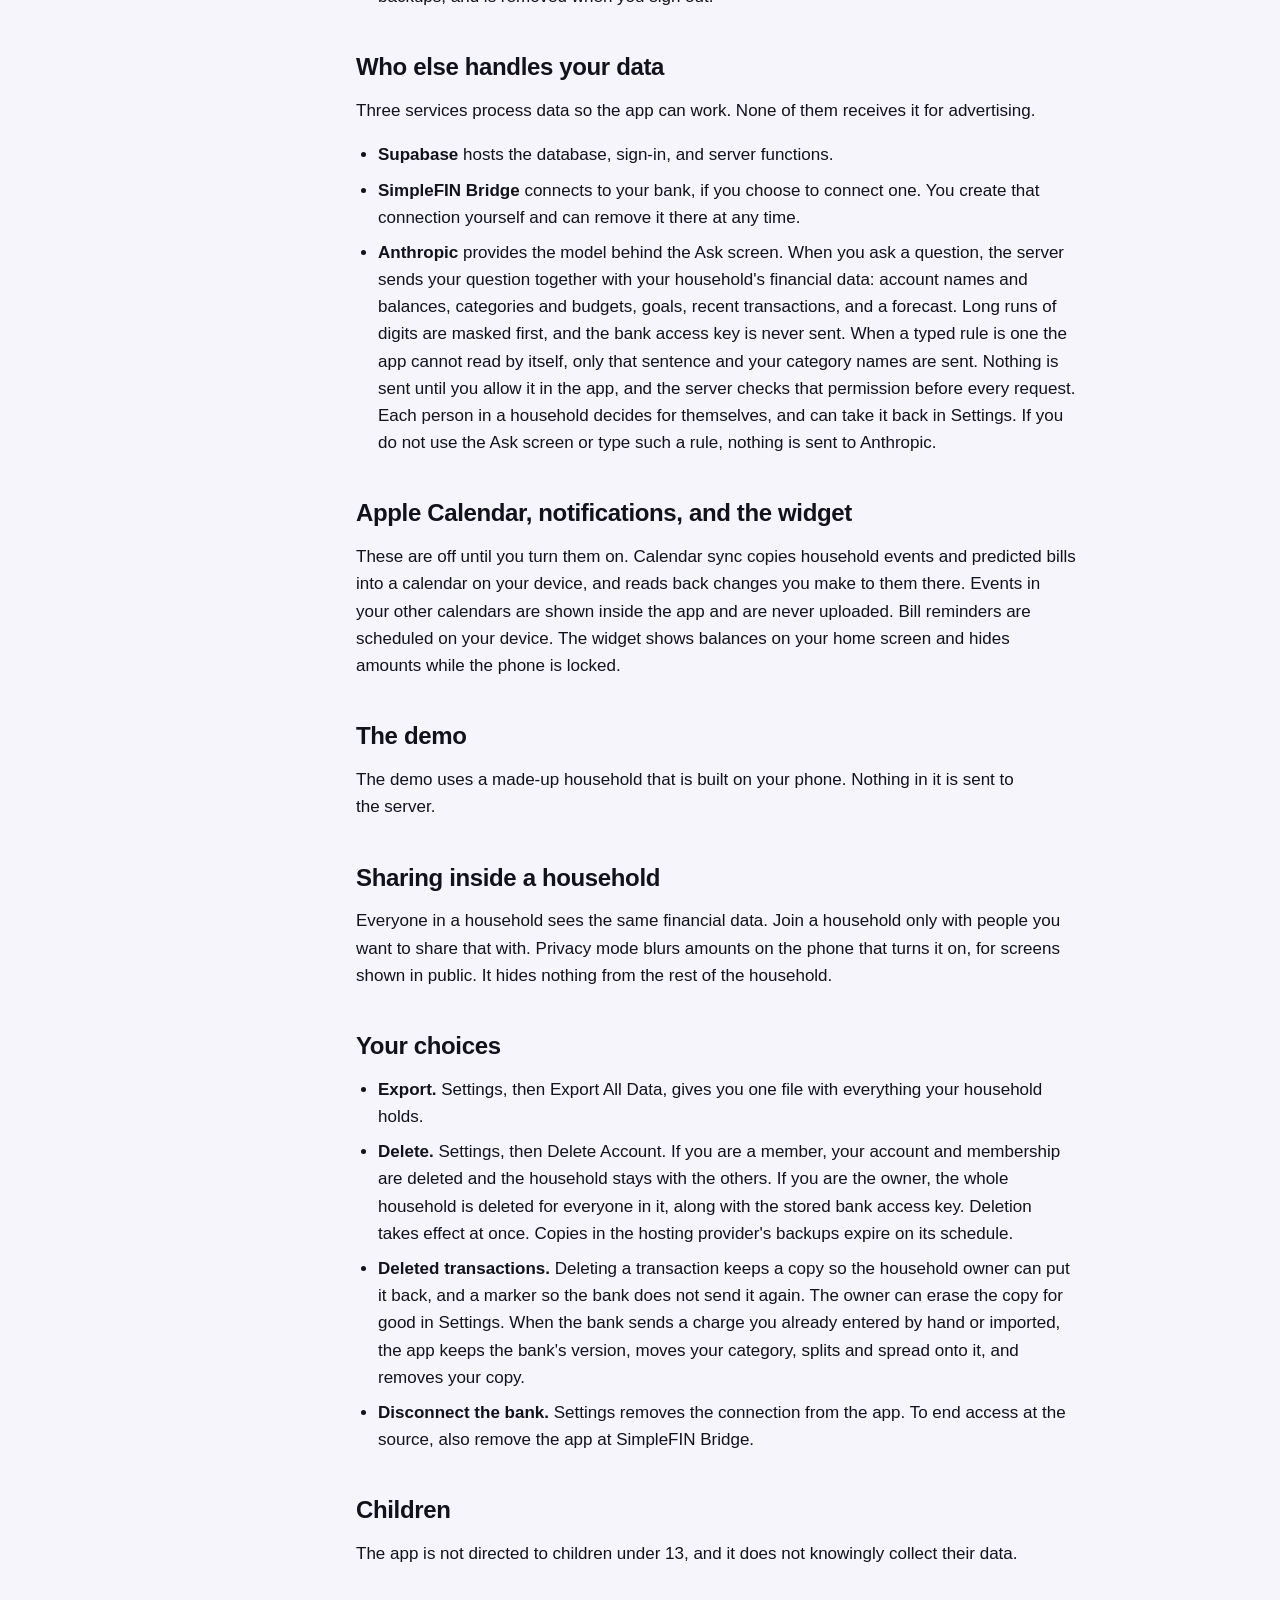
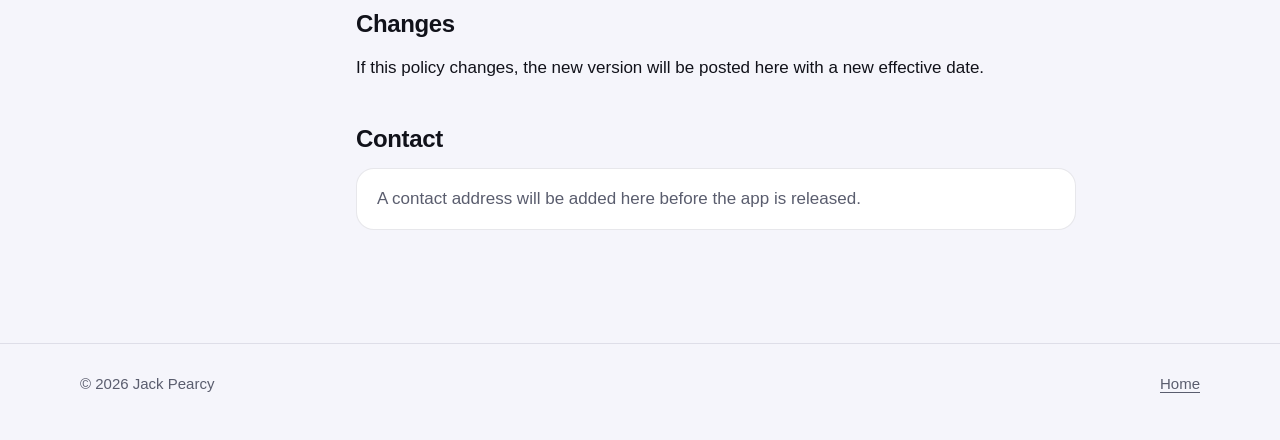
==== commit 6f030260: "docs(privacy): describe claims, deleted copies, privacy mode and new data" ====
--- a/privacy.html
+++ b/privacy.html
@@ -30,7 +30,7 @@
   </nav>
   <main>
     <h1>Privacy policy</h1>
-    <p class="date">Effective November 19, 2026</p>
+    <p class="date">Effective November 25, 2026</p>
 
     <p>Budget is a budgeting app for a household. This page says what the app collects, where it is kept, who else handles it, and how you can take it out or delete it.</p>
 
@@ -46,7 +46,7 @@
       <li><strong>Account.</strong> Your email address and a password. The password is stored only as a hash by the sign-in service.</li>
       <li><strong>Household profile.</strong> The household's name, your display name and color, and your pay schedule if you set one.</li>
       <li><strong>Bank data.</strong> If you connect a bank: account names, institutions, balances, and transactions (date, amount, description). You can also enter transactions by hand or import a file from your bank.</li>
-      <li><strong>What you add.</strong> Categories, budgets, savings goals, calendar events, the shopping list, credit scores you record, and answers about subscriptions.</li>
+      <li><strong>What you add.</strong> Categories, budgets, savings goals, calendar events, the shopping list with its remembered items and stores, credit scores you record, card rates and minimum payments, how a charge is split or spread over months, and answers about subscriptions.</li>
       <li><strong>Questions to the assistant.</strong> The messages you type on the Ask screen.</li>
       <li><strong>Usage counts.</strong> A count of bank and assistant requests per household, kept to enforce daily limits and control cost. The content of a request is not logged.</li>
     </ul>
@@ -80,12 +80,13 @@
     <p>The demo uses a made-up household that is built on your phone. Nothing in it is sent to the server.</p>
 
     <h2 id="household">Sharing inside a household</h2>
-    <p>Everyone in a household sees the same financial data. Join a household only with people you want to share that with.</p>
+    <p>Everyone in a household sees the same financial data. Join a household only with people you want to share that with. Privacy mode blurs amounts on the phone that turns it on, for screens shown in public. It hides nothing from the rest of the household.</p>
 
     <h2 id="choices">Your choices</h2>
     <ul>
       <li><strong>Export.</strong> Settings, then Export All Data, gives you one file with everything your household holds.</li>
       <li><strong>Delete.</strong> Settings, then Delete Account. If you are a member, your account and membership are deleted and the household stays with the others. If you are the owner, the whole household is deleted for everyone in it, along with the stored bank access key. Deletion takes effect at once. Copies in the hosting provider's backups expire on its schedule.</li>
+      <li><strong>Deleted transactions.</strong> Deleting a transaction keeps a copy so the household owner can put it back, and a marker so the bank does not send it again. The owner can erase the copy for good in Settings. When the bank sends a charge you already entered by hand or imported, the app keeps the bank's version, moves your category, splits and spread onto it, and removes your copy.</li>
       <li><strong>Disconnect the bank.</strong> Settings removes the connection from the app. To end access at the source, also remove the app at SimpleFIN Bridge.</li>
     </ul>
 
